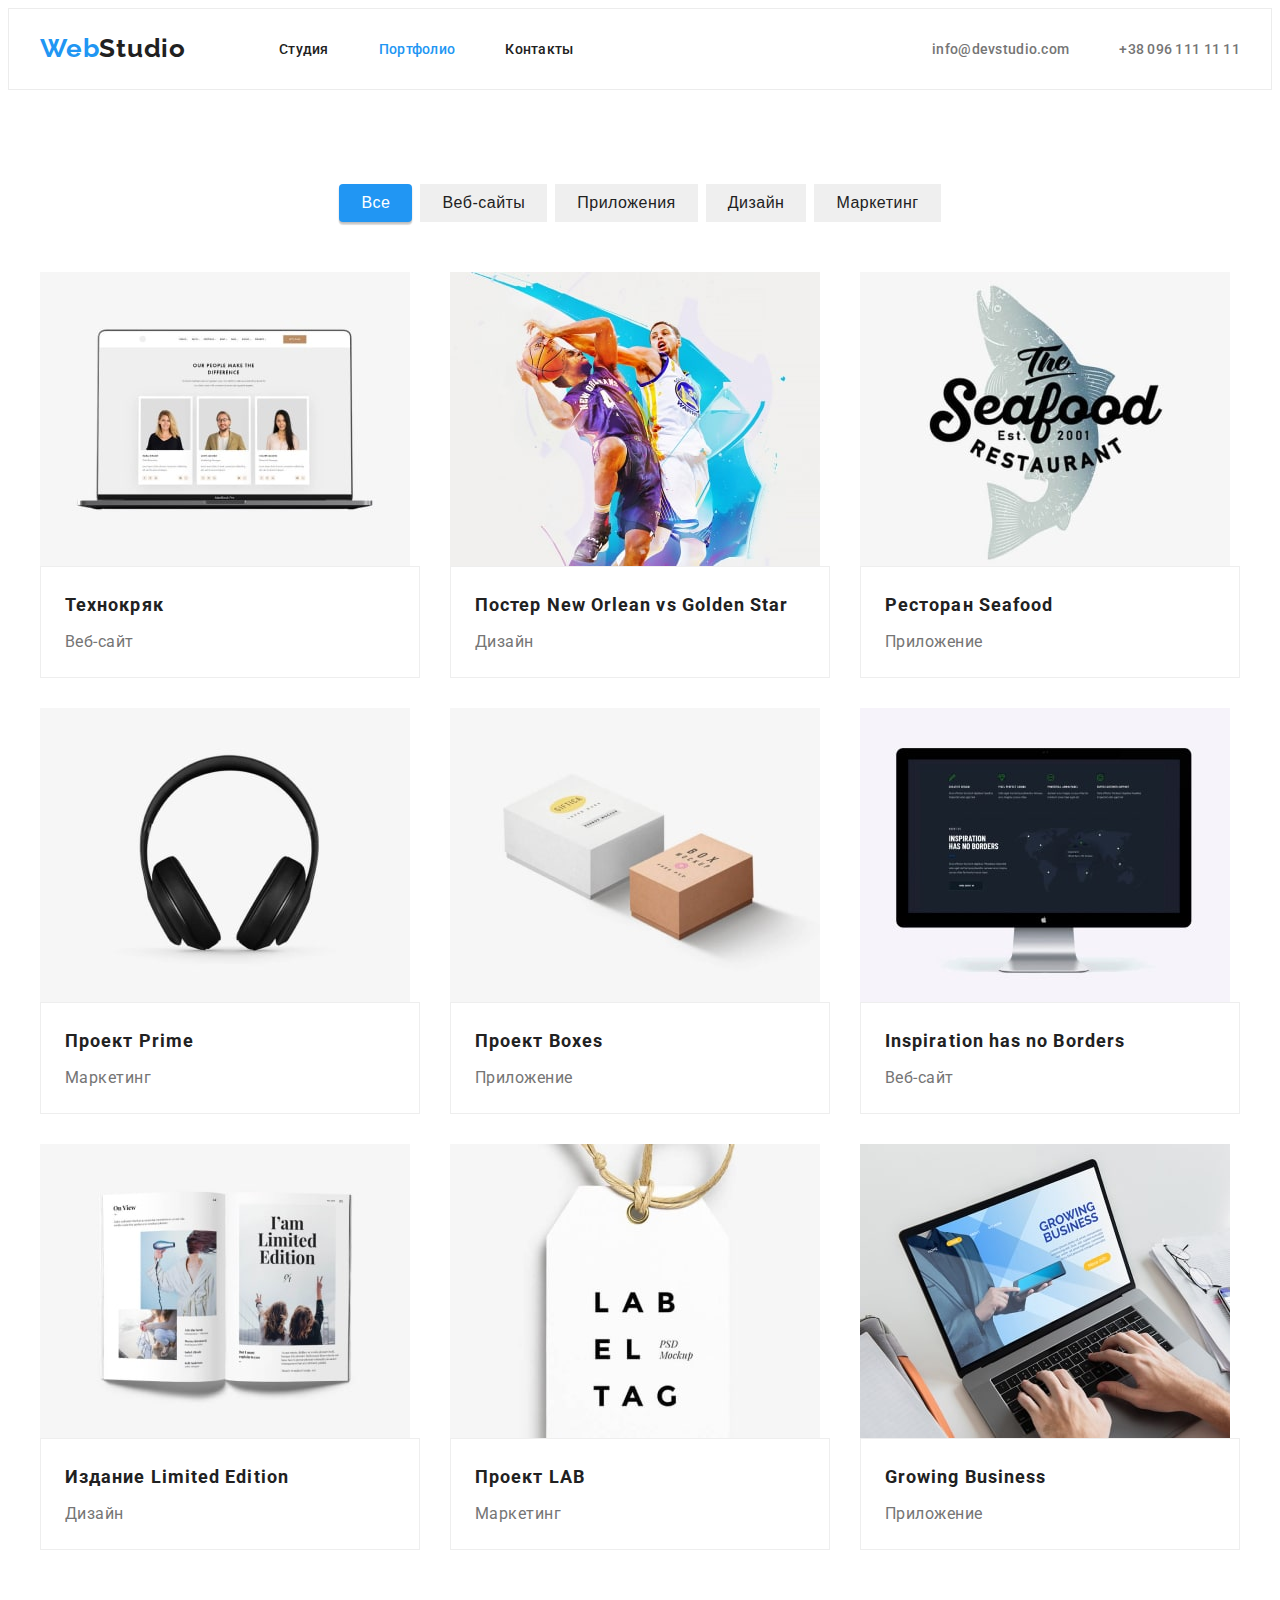
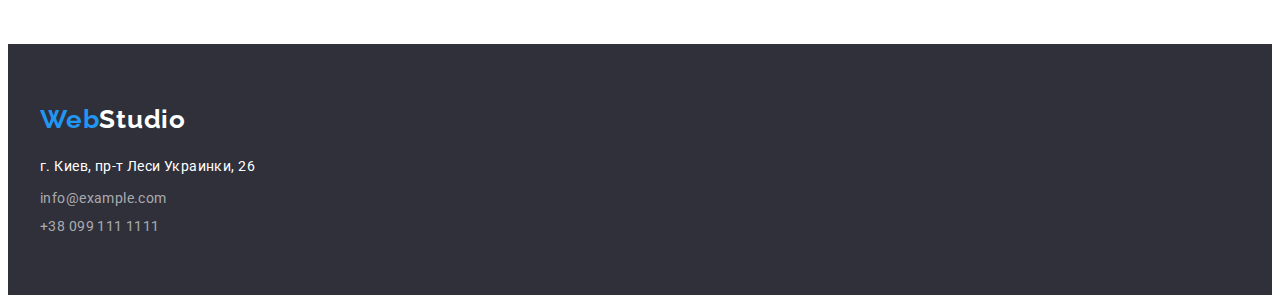
==== portfolio.html @ 0f944b52 "Initial commit" ====
<!DOCTYPE html>
<html lang="ru">
<head>
    <meta charset="UTF-8">
    <meta http-equiv="X-UA-Compatible" content="IE=edge">
    <meta name="viewport" content="width=device-width, initial-scale=1.0">
    <title>WebStudio</title>
    <link rel="preconnect" href="https://fonts.googleapis.com">
    <link rel="preconnect" href="https://fonts.gstatic.com" crossorigin>
    <link href="https://fonts.googleapis.com/css2?family=Raleway:wght@700&family=Roboto:wght@400;500;700;900&display=swap"
     rel="stylesheet">
    <link rel="stylesheet" href="https://cdnjs.cloudflare.com/ajax/libs/modern-normalize/1.1.0/modern-normalize.min.css"
        integrity="sha512-wpPYUAdjBVSE4KJnH1VR1HeZfpl1ub8YT/NKx4PuQ5NmX2tKuGu6U/JRp5y+Y8XG2tV+wKQpNHVUX03MfMFn9Q=="
        crossorigin="anonymous" referrerpolicy="no-referrer" />
    <link rel="stylesheet" href="./css/styles.css">

</head>
<body>
    <!--Шапка  с навигацией-->
    
    <header class="header">
        <div class="container header-container">
            <nav class="navigation">
                <a class="logo link" href="./index.html" lang="en">
                    Web<span class="accentlogo">Studio</span>
                </a>
                <ul class="menu-list list">
                    <li class="menu-list-item">
                        <a class="menu-list-link link" href="./index.html">Студия</a>
                    </li>
                    <li class="menu-list-item">
                        <a class="menu-list-link link current" href="./portfolio.html">Портфолио</a>
                    </li>
                    <li class="menu-list-item">
                        <a class="menu-list-link link" href="">Контакты</a>
                    </li>
                </ul>
            </nav>
            <ul class="contacts list">
                <li class="contact-item">
                    <a class="contact-link link" href="mailto:info@devstudio.com">info@devstudio.com</a>
                </li>
                <li class="contact-item">
                    <a class="contact-link link" href="tel:+380961111111">+38 096 111 11 11</a>
                </li>
            </ul>
        </div>
    </header> 
    <main>
        <!--Портфолио-->
 
        <section class="portfolio section"> 
           <div class="container">
            <ul class="modal-items list"> 
             <li class="modal-btn-item">
                <button class="modal-btn-portfolio portfolio-current" type="button">Все</button></li>
             <li class="modal-btn-item">
                <button class="modal-btn-portfolio" type="button">Веб-сайты</button></li>
             <li class="modal-btn-item">
                <button class="modal-btn-portfolio" type="button">Приложения</button></li>
             <li class="modal-btn-item">
                <button class="modal-btn-portfolio" type="button">Дизайн</button></li>
             <li class="modal-btn-item">
                <button class="modal-btn-portfolio" type="button">Маркетинг</button></li>
           </ul>
           <ul class="portfolio-list list">
            <li class="portfolio-list-box">
                <img class="portfolio-img" src="./images/portfolio1.jpg" 
                 alt="Технокряк" 
                 width="370" 
                 height="294">
                 <div class="portfolio-wrapper">
                <h3 class="portfolio-title">Технокряк</h3>
                <p class="portfolio-text">Веб-сайт</p>
                </div>
            </li>
            <li class="portfolio-list-box">
                <img class="portfolio-img" src="./images/portfolio2.jpg"
                 alt="Постер New Orlean vs Golden Star"
                 width="370" 
                 height="294">
                 <div class="portfolio-wrapper">
                <h3 class="portfolio-title">Постер New Orlean vs Golden Star</h3>
                <p class="portfolio-text">Дизайн</p>
                </div>
            </li>
            <li class="portfolio-list-box">
                <img class="portfolio-img" src="./images/portfolio3.jpg"
                 alt="Ресторан Seafood"
                 width="370" 
                 height="294">
                 <div class="portfolio-wrapper">
                <h3 class="portfolio-title">Ресторан Seafood</h3>
                <p class="portfolio-text">Приложение</p>
                </div>
            </li>
            <li class="portfolio-list-box">
                <img class="portfolio-img" src="./images/portfolio4.jpg"
                 alt="Проект Prime"
                 width="370" 
                 height="294">
                 <div class="portfolio-wrapper">
                <h3 class="portfolio-title">Проект Prime</h3>
                <p class="portfolio-text">Маркетинг</p>
                </div>
            </li>
            <li class="portfolio-list-box">
                <img class="portfolio-img" src="./images/portfolio5.jpg"
                 alt="Проект Boxes"
                 width="370" 
                 height="294">
                 <div class="portfolio-wrapper">
                <h3 class="portfolio-title">Проект Boxes</h3>
                <p class="portfolio-text">Приложение</p>
                </div>
            </li>
            <li class="portfolio-list-box">
                <img class="portfolio-img" src="./images/portfolio6.jpg"
                 alt="Inspiration has no Borders"
                 width="370" 
                 height="294">
                 <div class="portfolio-wrapper">
                <h3 class="portfolio-title">Inspiration has no Borders</h3>
                <p class="portfolio-text">Веб-сайт</p>
                </div>
            </li>
            <li class="portfolio-list-box">
                <img class="portfolio-img" src="./images/portfolio7.jpg"
                 alt="Издание Limited Edition"
                 width="370" 
                 height="294">
                 <div class="portfolio-wrapper">
                <h3 class="portfolio-title">Издание Limited Edition</h3>
                <p class="portfolio-text">Дизайн</p>
                </div>
            </li>
            <li class="portfolio-list-box">
                <img class="portfolio-img" src="./images/portfolio8.jpg"
                 alt="Проект LAB"
                 width="370" 
                 height="294">
                 <div class="portfolio-wrapper">
                <h3 class="portfolio-title">Проект LAB</h3>
                <p class="portfolio-text">Маркетинг</p>
                </div>
            </li>
            <li class="portfolio-list-box">
                <img class="portfolio-img" src="./images/portfolio9.jpg"
                 alt="Growing Business"
                 width="370" 
                 height="294">
                 <div class="portfolio-wrapper">
                <h3 class="portfolio-title">Growing Business</h3> 
                <p class="portfolio-text">Приложение</p>
                </div>
            </li> 
        </ul>
        </div>
        </section>
    </main>
   <!--Контакты-->

    <footer class="contact-footer">
        <div class="container">
            <a class="logo-footer link" href="./index.html" lang="en">
                Web<span class="accentlogo-contacts">Studio</span>
            </a>
            <address class="address">г. Киев, пр-т Леси Украинки, 26</address>
            <ul class="contacts-item-footer list">
                <li class="contact-item-box">
                    <a class="contact-item-footer link" href="mailto:info@example.com">info@example.com</a>
                </li>
                <li class="contact-item-box">
                    <a class="contact-item-footer link" href="tel:+380991111111">+38 099 111 1111</a>
                </li>
            </ul>
        </div>
    </footer>
    
</body>
</html>
---- css/styles.css ----
:root {
  --primary-font-family: "Roboto", sans-serif;
  --secondary-font-family: "Raleway", sans-serif;
  --primary-text-main: #212121;
  --secondary-text-main: #757575;
  --accent-color: #2196f3;
  --text-hero-footer: #ffffff;
}

body {
  font-family: var(--primary-font-family);
}

h1,
h2,
h3,
p {
  margin-top: 0;
  margin-bottom: 0;
}

ul,
ol {
  margin-top: 0;
  margin-bottom: 0;
  padding-left: 0;
}

img {
  display: block;
}

.list {
  list-style: none;
}

.link {
  text-decoration: none;
}

.container {
  width: 1200px;
  padding-left: 15px;
  padding-right: 15px;
  margin-left: auto;
  margin-right: auto;
}

.section {
  padding-top: 94px;
  padding-bottom: 94px;
}

.title {
  margin-bottom: 50px;
}

/*====Шапка с навигацией====*/

.header {
  padding-top: 24px;
  padding-bottom: 25px;
  background: #ffffff;
  border: 1px solid #ececec;
}

.header-container {
  display: flex;
  align-items: center;
  justify-content: space-between;
}

.navigation {
  display: flex;
  align-items: center;
}

.logo {
  margin-right: 93px;
  font-family: var(--secondary-font-family);
  font-weight: bold;
  font-size: 26px;
  line-height: 1.19;
  letter-spacing: 0.03em;
  color: var(--accent-color);
}

.accentlogo {
  color: var(--primary-text-main);
}

.menu-list {
  display: flex;
  align-items: center;
}

.menu-list-item:not(:last-child) {
  margin-right: 50px;
}

.menu-list-link {
  font-weight: 500;
  font-size: 14px;
  line-height: 1.14;
  letter-spacing: 0.02em;
  color: var(--primary-text-main);
}

.menu-list-link:hover,
.menu-list-link:focus {
  color: var(--accent-color);
}

.current {
  color: var(--accent-color);
}

.contacts {
  display: flex;
  align-items: center;
}

.contact-item:not(:last-child) {
  margin-right: 50px;
}

.contact-link {
  font-weight: 500;
  font-size: 14px;
  line-height: 1.14;
  letter-spacing: 0.02em;
  color: var(--secondary-text-main);
}

.contact-link:hover,
.contact-link:focus {
  color: var(--accent-color);
}

/*====HERO=====*/

.hero {
  padding: 200px 0;
  text-align: center;
  background-color: #2f303a;
}

.main-title {
  margin-bottom: 30px;
  font-weight: 900;
  font-size: 44px;
  line-height: 1.36;
  letter-spacing: 0.06em;
  text-transform: uppercase;
  color: var(--text-hero-footer);
}

.modal-btn {
  min-width: 200px;
  padding: 8px 30px;
  font-family: inherit;
  font-weight: bold;
  font-size: 16px;
  line-height: 1.88;
  letter-spacing: 0.06em;
  cursor: pointer;
  color: var(--text-hero-footer);
  background-color: var(--accent-color);
  border-radius: 4px;
  border: none;
}

.modal-btn:hover,
.modal-btn:focus {
  box-shadow: 0px 4px 4px rgba(0, 0, 0, 0.15);
}

/*=====Описание сайта=====*/

.content-items {
  display: flex;
  flex-wrap: wrap;
  margin-left: -30px;
}

.content-item-box {
  flex-basis: calc((100% - 120px) / 4);
  margin-left: 30px;
}

.content-title {
  margin-bottom: 10px;
  font-weight: bold;
  font-size: 14px;
  line-height: 1.14;
  letter-spacing: 0.03em;
  text-transform: uppercase;
  color: var(--primary-text-main);
}

.content-item {
  padding-bottom: 10px;
  font-size: 14px;
  line-height: 1.71;
  letter-spacing: 0.03em;
  color: var(--secondary-text-main);
}

/*======Галерея======*/
.section.gallery.section {
  padding-top: 0px;
}

.gallery-title {
  font-weight: bold;
  font-size: 36px;
  line-height: 1.17;
  text-align: center;
  letter-spacing: 0.03em;
  color: var(--primary-text-main);
}

.gallery-items {
  display: flex;
  flex-wrap: wrap;
  margin-left: -30px;
  margin-top: -30px;
}

.gallery-items-box {
  flex-basis: calc(100%-90px) / 3;
  margin-left: 30px;
  margin-top: 30px;
}

.gallery-img {
  background: url(close-up-image-programer-working-his-desk-office_1098-18707.jpg);
  mix-blend-mode: normal;
}

/*========Сотрудники==========*/

.user-team {
  background: #f5f4fa;
}

.user-title {
  font-weight: bold;
  font-size: 36px;
  line-height: 1.17;
  text-align: center;
  letter-spacing: 0.03em;
  color: var(--primary-text-main);
}

.users-team {
  display: flex;
  flex-wrap: wrap;
  margin-left: -30px;
  margin-top: -30px;
}

.users-team-box {
  flex-basis: calc(100%-120px) / 4;
  margin-left: 30px;
  margin-top: 30px;
}

.users-team-foto {
  background: url(4853.jpg);
  border-radius: 0px;
}

.user-team-wrapper {
  background: #ffffff;
  padding-top: 30px;
  padding-bottom: 30px;
  box-shadow: 0px 1px 3px rgba(0, 0, 0, 0.12), 0px 1px 1px rgba(0, 0, 0, 0.14),
    0px 2px 1px rgba(0, 0, 0, 0.2);
  border-radius: 0px 0px 4px 4px;
}

.user-name {
  font-weight: 500;
  font-size: 16px;
  line-height: 1.19;
  text-align: center;
  letter-spacing: 0.03em;
  color: var(--primary-text-main);
  margin-bottom: 10px;
}

.user-position {
  font-size: 16px;
  line-height: 1.19;
  text-align: center;
  letter-spacing: 0.03em;
  color: var(--secondary-text-main);
}

/*=======Контакты=========*/

.accentlogo-contacts {
  color: var(--text-hero-footer);
}

.logo-footer {
  font-family: var(--secondary-font-family);
  font-weight: bold;
  font-size: 26px;
  line-height: 1.19;
  letter-spacing: 0.03em;
  color: var(--accent-color);
}

.contact-footer {
  padding-top: 60px;
  padding-bottom: 60px;
  background: #2f303a;
}

.address {
  margin-top: 20px;
  margin-bottom: 9px;
  font-style: normal;
  font-weight: normal;
  font-size: 14px;
  line-height: 1.71;
  letter-spacing: 0.03em;
  color: var(--text-hero-footer);
}

.contact-item-box:not(:first-child) {
  margin-top: 9px;
}

.contact-item-footer {
  font-size: 14px;
  line-height: 1.71px;
  letter-spacing: 0.03em;
  color: rgba(255, 255, 255, 0.6);
}

/*======Портфолио======*/

.modal-items {
  display: flex;
  align-items: center;
  justify-content: center;
  margin-bottom: 50px;
}

.modal-btn-item:not(:last-child) {
  margin-right: 8px;
}

.portfolio-list {
  display: flex;
  flex-wrap: wrap;
  margin-left: -30px;
  margin-top: -30px;
}

.portfolio-list-box {
  flex-basis: calc((100% - 90px) / 3);
  margin-left: 30px;
  margin-top: 30px;
}

.portfolio-wrapper {
  background: #ffffff;
  padding: 20px 24px;
  border: 1px solid #eeeeee;
}

.modal-btn-portfolio {
  padding: 6px 22px;
  border: none;
  font-weight: 500;
  font-size: 16px;
  line-height: 1.63;
  text-align: center;
  letter-spacing: 0.03em;
  cursor: pointer;
  color: var(--primary-text-main);
}

.modal-btn-portfolio:hover,
.modal-btn-portfolio:focus {
  background: var(--accent-color);
  color: var(--text-hero-footer);
  box-shadow: 0px 4px 4px rgba(0, 0, 0, 0.15);
  border-radius: 4px;
}

.portfolio-current {
  border: none;
  color: #ffffff;
  background: #2196f3;
  box-shadow: 0px 3px 1px rgba(0, 0, 0, 0.1), 0px 1px 2px rgba(0, 0, 0, 0.08),
    0px 2px 2px rgba(0, 0, 0, 0.12);
  border-radius: 4px;
}

.portfolio-img {
  background: url(portfolio1.jpg);
}

.portfolio-title {
  font-weight: bold;
  font-size: 18px;
  line-height: 2;
  letter-spacing: 0.06em;
  color: var(--primary-text-main);
  margin-bottom: 4px;
}

.portfolio-text {
  font-size: 16px;
  line-height: 1.88;
  letter-spacing: 0.03em;
  color: var(--secondary-text-main);
}
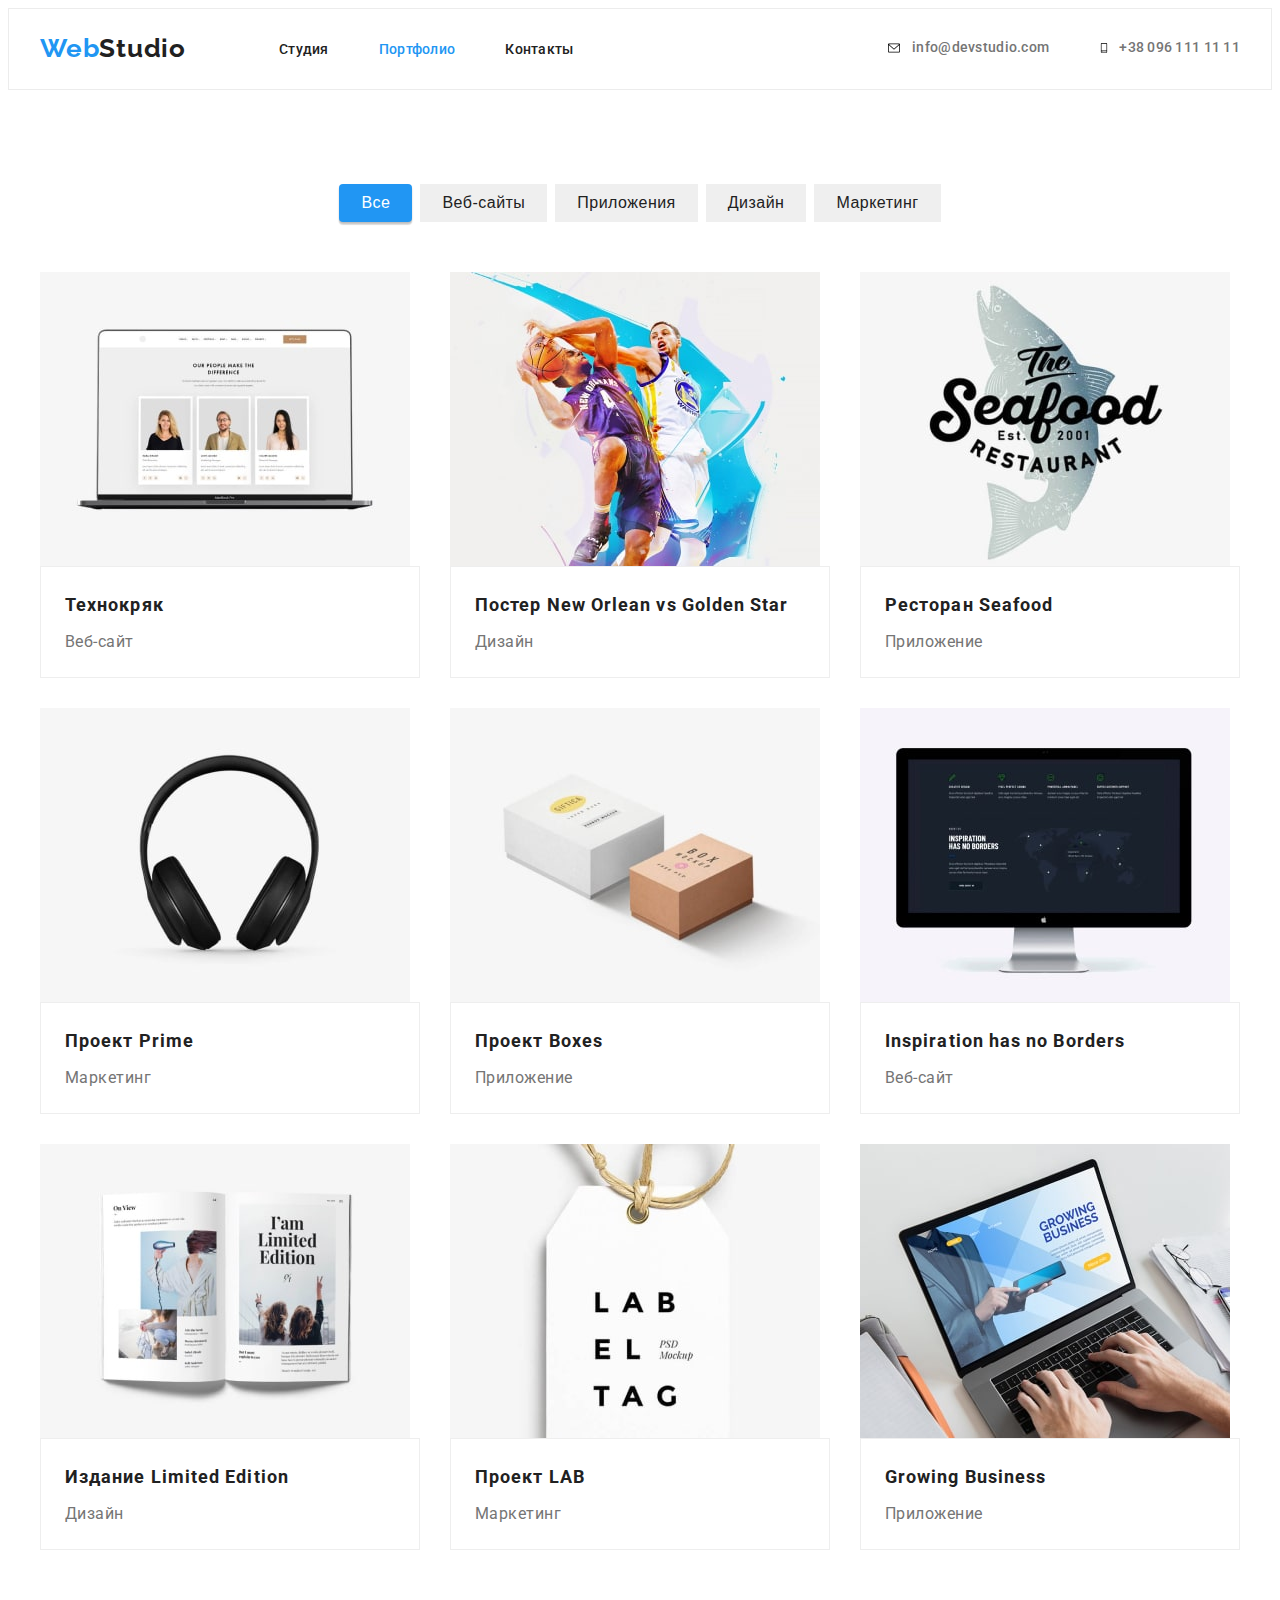
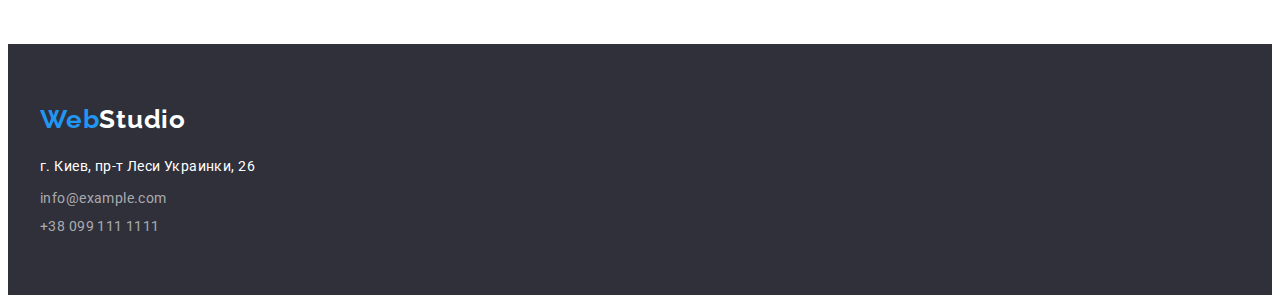
==== commit 4a4bf9f5: "Создал тени для портфолио + для контактов значки" ====
--- a/portfolio.html
+++ b/portfolio.html
@@ -38,10 +38,18 @@
             </nav>
             <ul class="contacts list">
                 <li class="contact-item">
-                    <a class="contact-link link" href="mailto:info@devstudio.com">info@devstudio.com</a>
+                    <a class="contact-link link" href="mailto:info@devstudio.com"> 
+                        <svg class="contact-heder-icon" width="16" height="12">
+                            <use href="./images/sprite.svg#icon-mail"></use>
+                        </svg>
+                        info@devstudio.com</a>
                 </li>
                 <li class="contact-item">
-                    <a class="contact-link link" href="tel:+380961111111">+38 096 111 11 11</a>
+                    <a class="contact-link link" href="tel:+380961111111"> 
+                        <svg class="contact-heder-icon" width="10" height="16">
+                            <use href="./images/sprite.svg#icon-smartphone"></use>
+                        </svg>
+                        +38 096 111 11 11</a>
                 </li>
             </ul>
         </div>
--- a/css/styles.css
+++ b/css/styles.css
@@ -125,6 +125,8 @@
 }
 
 .contact-link {
+  display: flex;
+  align-items: center;
   font-weight: 500;
   font-size: 14px;
   line-height: 1.14;
@@ -132,17 +134,42 @@
   color: var(--secondary-text-main);
 }
 
+.contact-heder-icon {
+  margin-right: 10px;
+  /*border: 1px solid #757575;*/
+}
+
 .contact-link:hover,
 .contact-link:focus {
   color: var(--accent-color);
 }
 
+.contact-link:hover .contact-heder-icon {
+  fill:currentColor;
+}
+
 /*====HERO=====*/
 
 .hero {
   padding: 200px 0;
   text-align: center;
   background-color: #2f303a;
+}
+
+.overlay {
+  max-width: 1600px;
+  height: 600px;
+  margin-left: auto;
+  margin-right: auto;
+  background-image: linear-gradient(
+      rgba(47, 48, 58, 0.4),
+      rgba(47, 48, 58, 0.4)
+    ),
+    url(../images/hero.jpg);
+  background-size: cover;
+  background-color: #C4C4C4;
+  /*background-repeat: no-repeat;
+  background-position: center;*/
 }
 
 .main-title {
@@ -181,11 +208,47 @@
   display: flex;
   flex-wrap: wrap;
   margin-left: -30px;
+  margin-top: -30px;
 }
 
 .content-item-box {
   flex-basis: calc((100% - 120px) / 4);
   margin-left: 30px;
+  margin-top: 30px;
+}
+
+.content-item-box::before {
+  display: block;
+  margin-bottom: 30px;
+  content: "";
+  height: 120px;
+  background-size: contain;
+  background-repeat: no-repeat;
+  background-position: center;
+  background-color: #f5f4fa;
+  border-radius: 4px;
+}
+ 
+.icone-antenna::before {
+  background-image: url(../images/antenna.svg);
+  background-size: 66px 70px;  
+
+}
+
+.icone-clock::before {
+  background-image: url(../images/clock.svg);
+  background-size: 66px 70px;
+}
+
+.icone-diagram::before {
+  background-image: url(../images/diagram.svg);
+  background-size: 70px 54px;
+
+}
+
+.icone-astronaut::before {
+  background-image: url(../images/astronaut.svg);
+  background-size: 70px 70px;
 }
 
 .content-title {
@@ -296,9 +359,53 @@
   text-align: center;
   letter-spacing: 0.03em;
   color: var(--secondary-text-main);
-}
-
-/*=======Контакты=========*/
+  margin-bottom: 16px;
+}
+
+.social-list {
+  display: flex;
+  width: 206px;
+  margin-left: 32px;
+  margin-right: 32px;
+  justify-content: space-between;
+}
+ 
+.social-list-link {
+  display: flex;
+  align-items: center;
+  justify-content: center;
+  width: 44px;
+  height: 44px;
+  color: #afb1b8;
+  border-radius: 50%;
+  cursor: pointer; 
+}  
+
+.social-list-icon {
+  fill: currentColor;   
+}
+ 
+.social-list-link:hover,
+.social-list-link:focus {
+  background-color: var(--accent-color);
+}
+   
+.social-list-link:hover .social-list-icon {
+  fill: #ffffff;  
+}
+
+/*========Клиенты==========*/
+
+.clients-title {
+  font-weight: bold;
+  font-size: 36px;
+  line-height: 42px;
+  text-align: center;
+  letter-spacing: 0.03em;
+  color: var(--primary-text-main);
+}
+
+/*=======Контакты=========*/ 
 
 .accentlogo-contacts {
   color: var(--text-hero-footer);
@@ -362,6 +469,7 @@
 }
 
 .portfolio-list-box {
+  display: block;
   flex-basis: calc((100% - 90px) / 3);
   margin-left: 30px;
   margin-top: 30px;
@@ -406,6 +514,14 @@
   background: url(portfolio1.jpg);
 }
 
+.portfolio-list-box:hover,
+.portfolio-list-box:focus {
+  box-shadow: 0px 1px 1px rgba(0, 0, 0, 0.12),
+  0px 4px 4px rgba(0, 0, 0, 0.06),
+  1px 4px 6px rgba(0, 0, 0, 0.16);
+  cursor: pointer;
+}
+
 .portfolio-title {
   font-weight: bold;
   font-size: 18px;
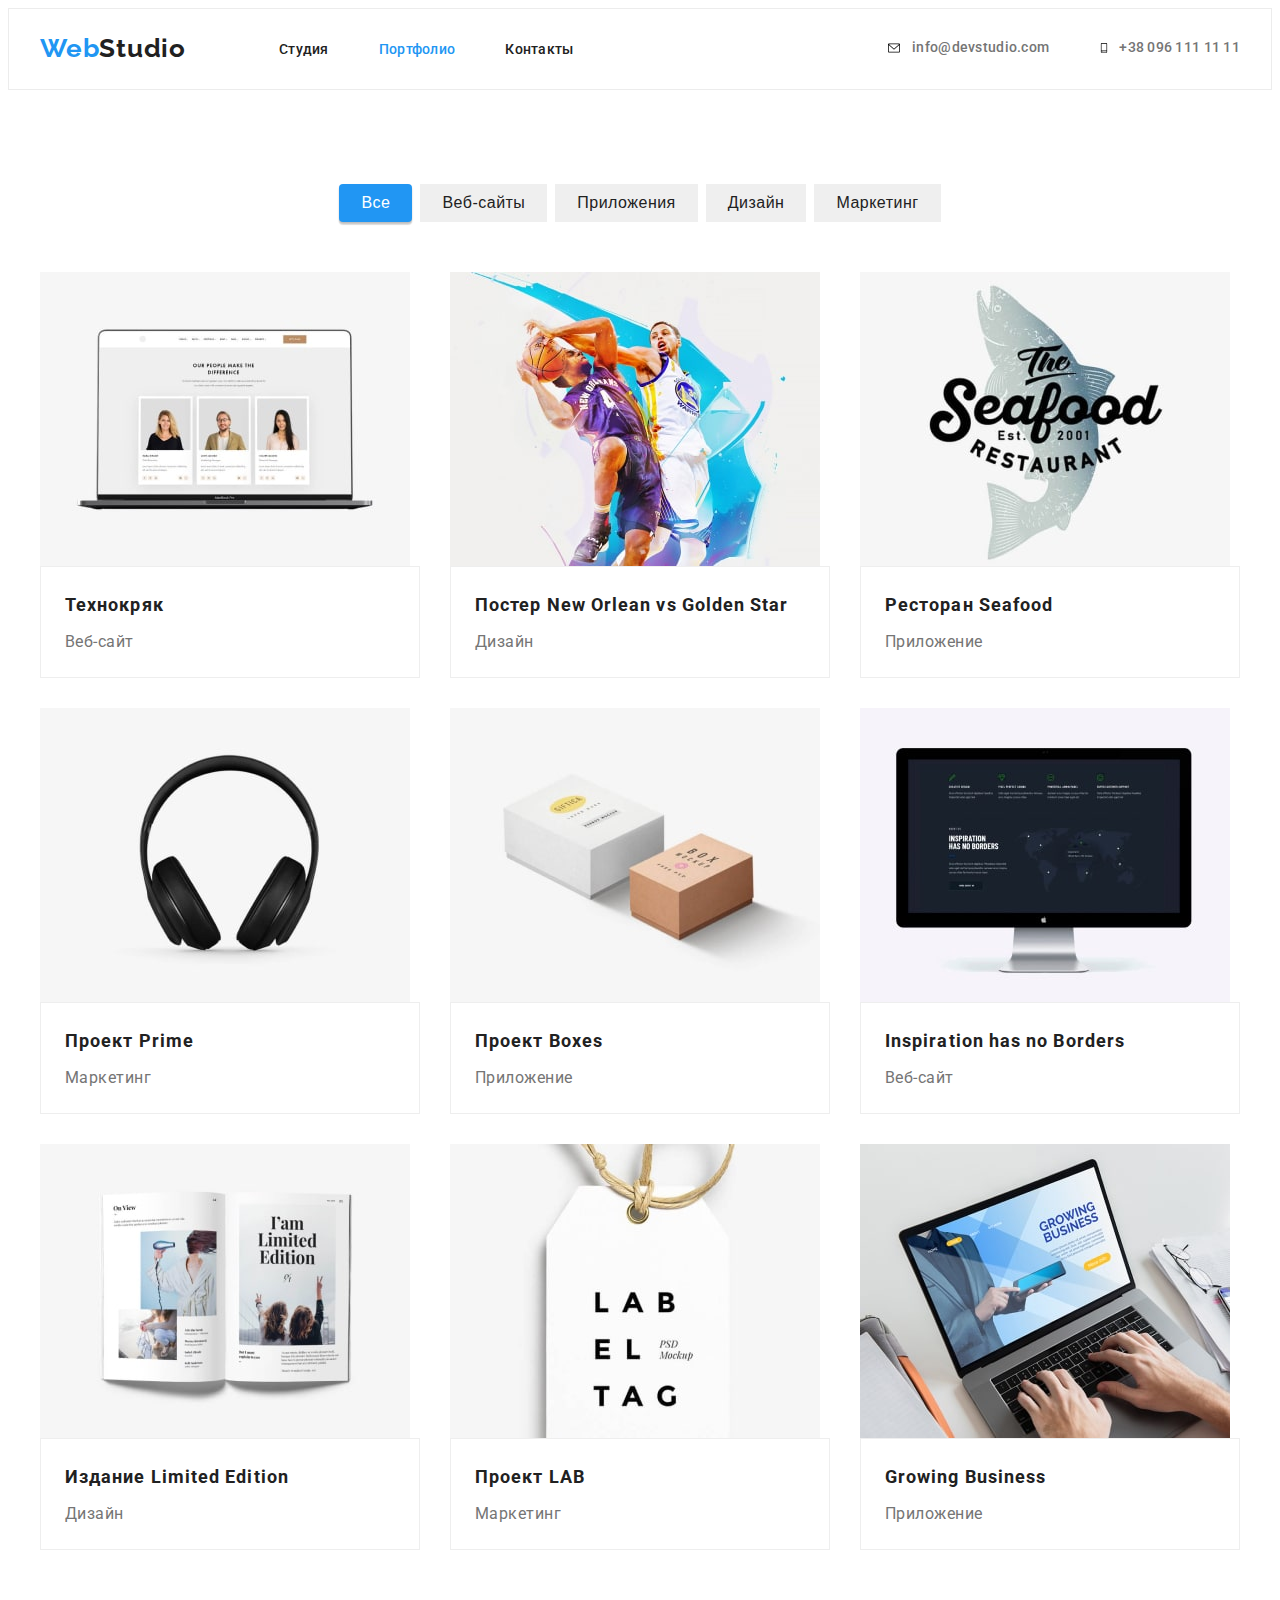
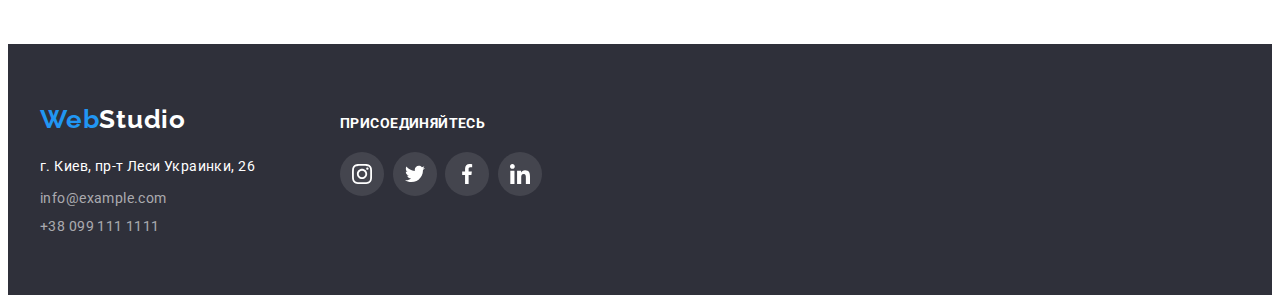
==== commit 43188e7e: "сщздал соц сети в футер" ====
--- a/portfolio.html
+++ b/portfolio.html
@@ -169,19 +169,50 @@
    <!--Контакты-->
 
     <footer class="contact-footer">
-        <div class="container">
-            <a class="logo-footer link" href="./index.html" lang="en">
-                Web<span class="accentlogo-contacts">Studio</span>
-            </a>
-            <address class="address">г. Киев, пр-т Леси Украинки, 26</address>
-            <ul class="contacts-item-footer list">
-                <li class="contact-item-box">
-                    <a class="contact-item-footer link" href="mailto:info@example.com">info@example.com</a>
-                </li>
-                <li class="contact-item-box">
-                    <a class="contact-item-footer link" href="tel:+380991111111">+38 099 111 1111</a>
-                </li>
-            </ul>
+        <div class=" footer-container container">
+            <div class="address-box">
+                <a class="logo-footer link" href="./index.html" lang="en">
+                    Web<span class="accentlogo-contacts">Studio</span>
+                </a>
+                <address class="address">г. Киев, пр-т Леси Украинки, 26</address>
+                <ul class="contacts-item-footer list">
+                    <li class="contact-item-box">
+                        <a class="contact-item-footer link" href="mailto:info@example.com">info@example.com</a>
+                    </li>
+                    <li class="contact-item-box">
+                        <a class="contact-item-footer link" href="tel:+380991111111">+38 099 111 1111</a>
+                    </li>
+                </ul>
+            </div>
+            <div class="footer-box">
+                <h3 class="footer-social-text">присоединяйтесь</h3>
+                <ul class="footer-social-item">
+                    <li class="footer-social-list">
+                        <a class="footer-social-link" href="">
+                            <svg class="footer-social-icon" width="20" height="20">
+                                <use href="./images/sprite.svg#icon-instagram"></use>
+                            </svg>
+                    </li>
+                    <li class="footer-social-list">
+                        <a class="footer-social-link" href="">
+                            <svg class="footer-social-icon" width="20" height="20">
+                                <use href="./images/sprite.svg#icon-twitter"></use>
+                            </svg>
+                    </li>
+                    <li class="footer-social-list">
+                        <a class="footer-social-link" href="">
+                            <svg class="footer-social-icon" width="20" height="20">
+                                <use href="./images/sprite.svg#icon-facebook"></use>
+                            </svg>
+                    </li>
+                    <li class="footer-social-list">
+                        <a class="footer-social-link" href="">
+                            <svg class="footer-social-icon" width="20" height="20">
+                                <use href="./images/sprite.svg#icon-linkedin"></use>
+                            </svg>
+                    </li>
+                </ul>
+            </div>
         </div>
     </footer>
     
--- a/css/styles.css
+++ b/css/styles.css
@@ -405,6 +405,45 @@
   color: var(--primary-text-main);
 }
 
+.clients-item {
+  display: flex;
+  justify-content: space-between;
+  width: 1170px; 
+}
+
+.client-list {
+  display: flex;
+  width: 170px;
+  height: 92px;
+  border: 1px solid #AFB1B8;
+  border-radius: 4px;
+  cursor: pointer;
+  justify-content: center;
+  align-items: center;
+}
+
+.client-list-link {
+  display: flex;
+  margin: 16px 32px 16px 32px;
+}
+
+.client-icon {
+  display: block;
+  fill: #AFB1B8;
+
+}
+
+.client-list:hover,
+.client-list:focus {
+  border-color: var(--accent-color);
+}
+
+.client-list:hover .client-icon ,
+.client-list:focus .client-icon {
+fill: var(--accent-color);
+}
+
+ 
 /*=======Контакты=========*/ 
 
 .accentlogo-contacts {
@@ -448,6 +487,63 @@
   color: rgba(255, 255, 255, 0.6);
 }
 
+.footer-container {
+  display: flex;
+  align-items: baseline;
+}
+
+.address-box {
+  margin-right: 70px;
+  min-width: 230px;
+}
+
+.footer-box {
+  display: flex;
+  flex-direction: column;
+  
+    } 
+
+.footer-social-text {
+  font-weight: 700; 
+  font-size: 14px;
+  line-height: 1.14;
+  letter-spacing: 0.03em;
+  text-transform: uppercase;
+  color: var(--text-hero-footer);
+  margin-bottom: 20px;
+}
+
+.footer-social-item {
+  display: flex;
+  width: 206px;
+  align-items: center;
+  justify-content: space-between;
+  }
+
+.footer-social-list {
+display: flex;
+align-items: center;
+justify-content: center;
+width: 44px;
+height: 44px;
+background: rgba(255, 255, 255, 0.1);;
+border-radius: 50%;
+}
+
+.footer-social-link {
+display: flex;
+fill: var(--text-hero-footer);
+align-items: center;
+justify-content: space-between;
+} 
+
+.footer-social-list:hover,
+.footer-social-list:focus {
+  background-color: var(--accent-color);
+cursor: pointer;
+}
+  
+
 /*======Портфолио======*/
 
 .modal-items {
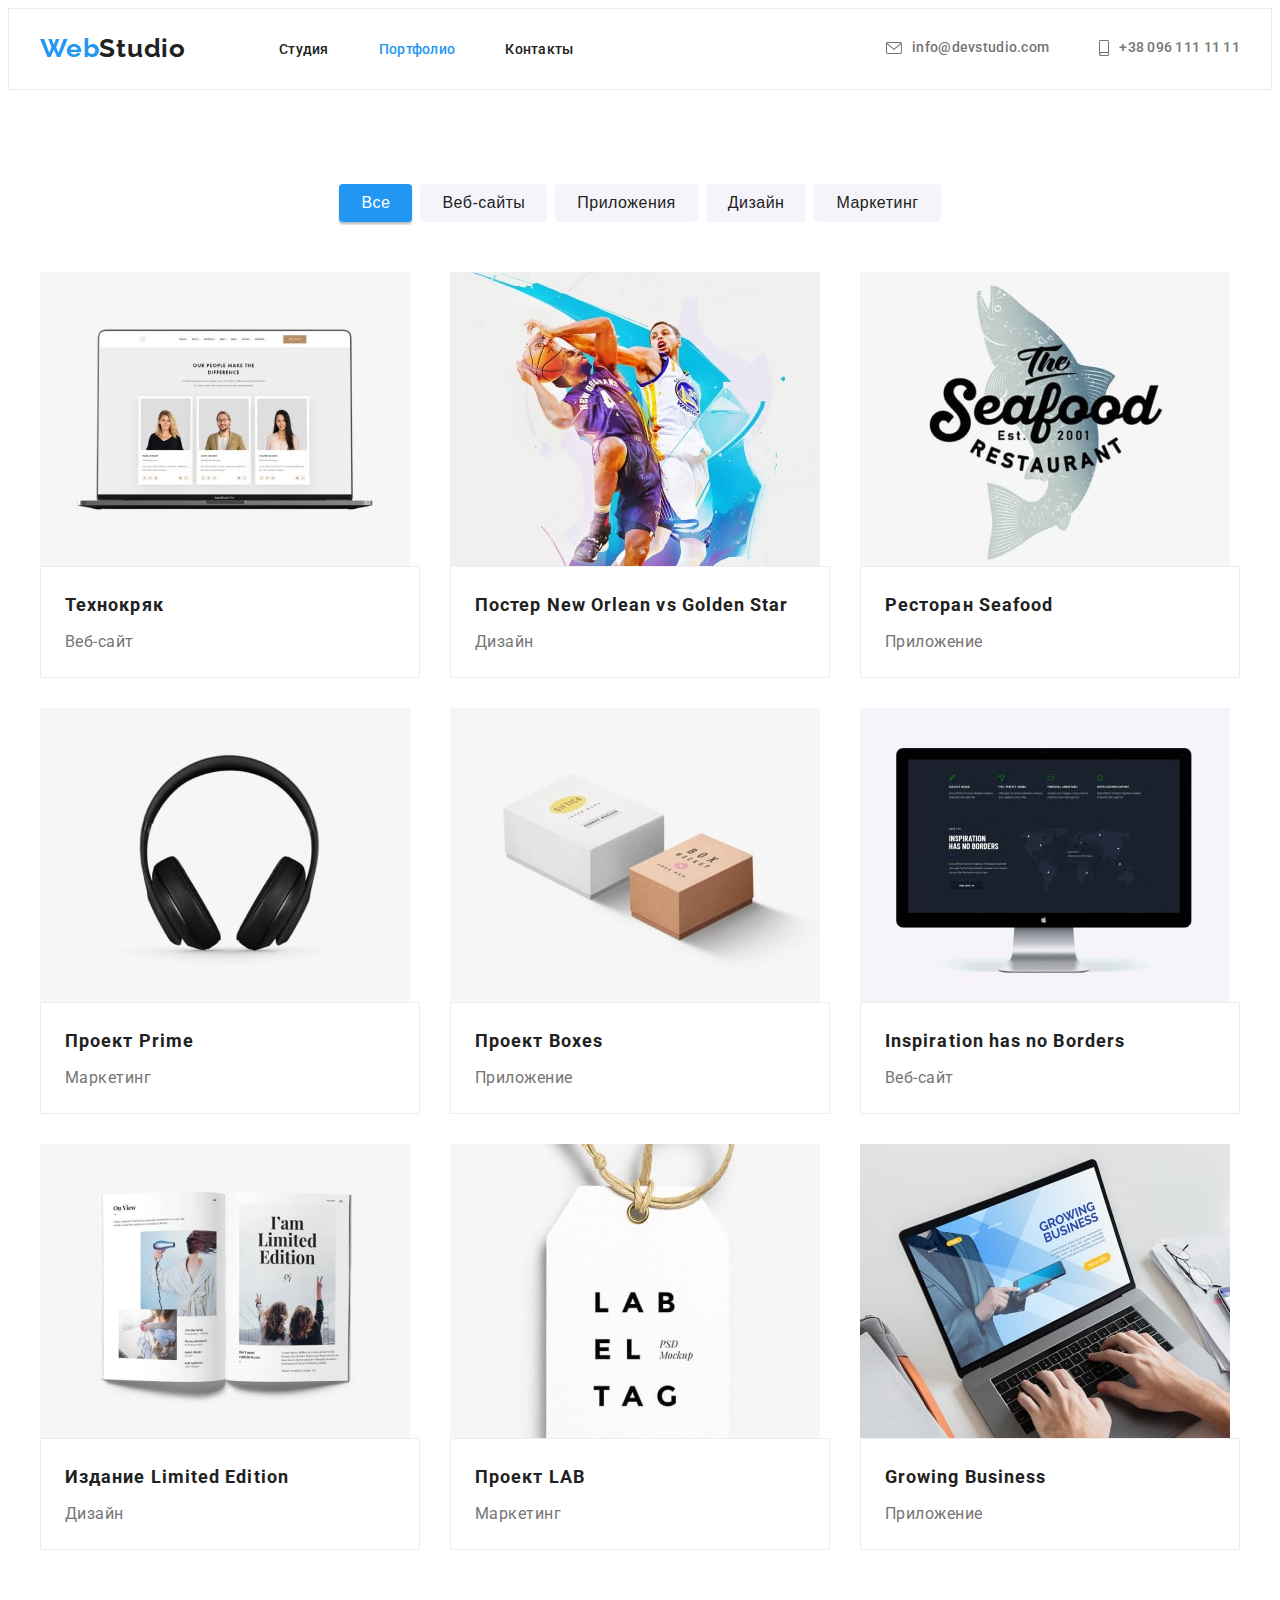
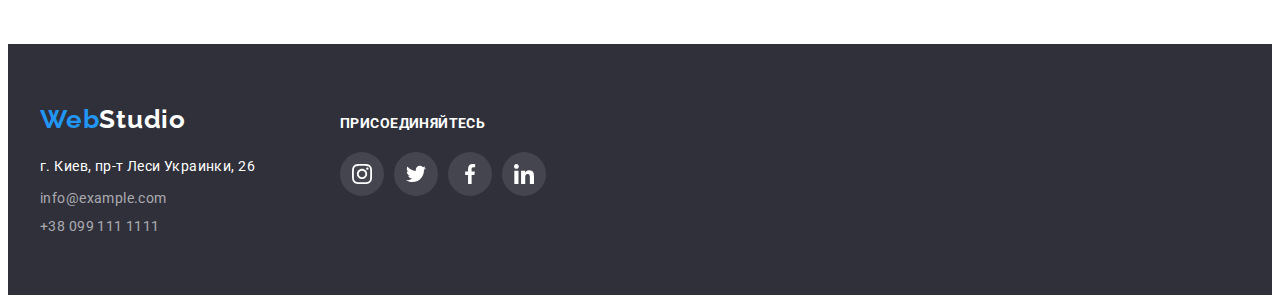
==== commit fb224839: "Внес правки по замечаниям" ====
--- a/portfolio.html
+++ b/portfolio.html
@@ -40,14 +40,14 @@
                 <li class="contact-item">
                     <a class="contact-link link" href="mailto:info@devstudio.com"> 
                         <svg class="contact-heder-icon" width="16" height="12">
-                            <use href="./images/sprite.svg#icon-mail"></use>
+                            <use href="./images/sprite.svg#email"></use>
                         </svg>
                         info@devstudio.com</a>
                 </li>
                 <li class="contact-item">
                     <a class="contact-link link" href="tel:+380961111111"> 
                         <svg class="contact-heder-icon" width="10" height="16">
-                            <use href="./images/sprite.svg#icon-smartphone"></use>
+                            <use href="./images/sprite.svg#smartphone"></use>
                         </svg>
                         +38 096 111 11 11</a>
                 </li>
@@ -191,25 +191,25 @@
                         <a class="footer-social-link" href="">
                             <svg class="footer-social-icon" width="20" height="20">
                                 <use href="./images/sprite.svg#icon-instagram"></use>
-                            </svg>
+                            </svg> </a>
                     </li>
                     <li class="footer-social-list">
                         <a class="footer-social-link" href="">
                             <svg class="footer-social-icon" width="20" height="20">
                                 <use href="./images/sprite.svg#icon-twitter"></use>
-                            </svg>
+                            </svg></a>
                     </li>
                     <li class="footer-social-list">
                         <a class="footer-social-link" href="">
                             <svg class="footer-social-icon" width="20" height="20">
                                 <use href="./images/sprite.svg#icon-facebook"></use>
-                            </svg>
+                            </svg></a>
                     </li>
                     <li class="footer-social-list">
                         <a class="footer-social-link" href="">
                             <svg class="footer-social-icon" width="20" height="20">
                                 <use href="./images/sprite.svg#icon-linkedin"></use>
-                            </svg>
+                            </svg></a>
                     </li>
                 </ul>
             </div>
--- a/css/styles.css
+++ b/css/styles.css
@@ -136,8 +136,9 @@
 
 .contact-heder-icon {
   margin-right: 10px;
-  /*border: 1px solid #757575;*/
-}
+  fill: var(--secondary-text-main);
+   
+} 
 
 .contact-link:hover,
 .contact-link:focus {
@@ -200,9 +201,22 @@
 .modal-btn:hover,
 .modal-btn:focus {
   box-shadow: 0px 4px 4px rgba(0, 0, 0, 0.15);
+  background-color:#188CE8;
+
 }
 
 /*=====Описание сайта=====*/
+
+.content-icon {
+  display: flex;
+  justify-content: center;
+  align-items: center;
+  width: 270px;
+  height: 120px;
+  margin-bottom: 30px;
+  background-color: #F5F4FA;
+  border-radius: 4px;;
+}
 
 .content-items {
   display: flex;
@@ -215,40 +229,6 @@
   flex-basis: calc((100% - 120px) / 4);
   margin-left: 30px;
   margin-top: 30px;
-}
-
-.content-item-box::before {
-  display: block;
-  margin-bottom: 30px;
-  content: "";
-  height: 120px;
-  background-size: contain;
-  background-repeat: no-repeat;
-  background-position: center;
-  background-color: #f5f4fa;
-  border-radius: 4px;
-}
- 
-.icone-antenna::before {
-  background-image: url(../images/antenna.svg);
-  background-size: 66px 70px;  
-
-}
-
-.icone-clock::before {
-  background-image: url(../images/clock.svg);
-  background-size: 66px 70px;
-}
-
-.icone-diagram::before {
-  background-image: url(../images/diagram.svg);
-  background-size: 70px 54px;
-
-}
-
-.icone-astronaut::before {
-  background-image: url(../images/astronaut.svg);
-  background-size: 70px 70px;
 }
 
 .content-title {
@@ -388,12 +368,9 @@
 .social-list-link:hover,
 .social-list-link:focus {
   background-color: var(--accent-color);
-}
+  color: #ffffff;
+} 
    
-.social-list-link:hover .social-list-icon {
-  fill: #ffffff;  
-}
-
 /*========Клиенты==========*/
 
 .clients-title {
@@ -408,38 +385,30 @@
 .clients-item {
   display: flex;
   justify-content: space-between;
-  width: 1170px; 
-}
-
-.client-list {
+  list-style: none; 
+ }
+
+.client-list-link {
   display: flex;
   width: 170px;
   height: 92px;
   border: 1px solid #AFB1B8;
   border-radius: 4px;
-  cursor: pointer;
   justify-content: center;
   align-items: center;
-}
-
-.client-list-link {
-  display: flex;
-  margin: 16px 32px 16px 32px;
-}
+} 
 
 .client-icon {
-  display: block;
   fill: #AFB1B8;
-
-}
-
-.client-list:hover,
-.client-list:focus {
+}
+
+.client-list-link:hover,
+.client-list-link:focus {
   border-color: var(--accent-color);
-}
-
-.client-list:hover .client-icon ,
-.client-list:focus .client-icon {
+} 
+
+.client-list-link:hover .client-icon ,
+.client-list-link:focus .client-icon {
 fill: var(--accent-color);
 }
 
@@ -518,29 +487,26 @@
   width: 206px;
   align-items: center;
   justify-content: space-between;
+  list-style: none;
   }
 
-.footer-social-list {
+.footer-social-link {
 display: flex;
 align-items: center;
 justify-content: center;
 width: 44px;
 height: 44px;
-background: rgba(255, 255, 255, 0.1);;
+background-color: rgba(255, 255, 255, 0.1);
 border-radius: 50%;
-}
-
-.footer-social-link {
-display: flex;
-fill: var(--text-hero-footer);
-align-items: center;
-justify-content: space-between;
 } 
 
-.footer-social-list:hover,
-.footer-social-list:focus {
+.footer-social-icon{
+  fill:var(--text-hero-footer) ;
+}
+
+.footer-social-link:hover,
+.footer-social-link:focus {
   background-color: var(--accent-color);
-cursor: pointer;
 }
   
 
@@ -586,21 +552,22 @@
   text-align: center;
   letter-spacing: 0.03em;
   cursor: pointer;
-  color: var(--primary-text-main);
+  background-color: #F5F4FA;
+  color: var(--primary-text-main);
+  border-radius: 4px;
 }
 
 .modal-btn-portfolio:hover,
 .modal-btn-portfolio:focus {
-  background: var(--accent-color);
+  background-color: var(--accent-color);
   color: var(--text-hero-footer);
   box-shadow: 0px 4px 4px rgba(0, 0, 0, 0.15);
-  border-radius: 4px;
 }
 
 .portfolio-current {
   border: none;
   color: #ffffff;
-  background: #2196f3;
+  background-color: #2196f3;
   box-shadow: 0px 3px 1px rgba(0, 0, 0, 0.1), 0px 1px 2px rgba(0, 0, 0, 0.08),
     0px 2px 2px rgba(0, 0, 0, 0.12);
   border-radius: 4px;
@@ -608,14 +575,13 @@
 
 .portfolio-img {
   background: url(portfolio1.jpg);
-}
+} 
 
 .portfolio-list-box:hover,
 .portfolio-list-box:focus {
   box-shadow: 0px 1px 1px rgba(0, 0, 0, 0.12),
   0px 4px 4px rgba(0, 0, 0, 0.06),
   1px 4px 6px rgba(0, 0, 0, 0.16);
-  cursor: pointer;
 }
 
 .portfolio-title {
